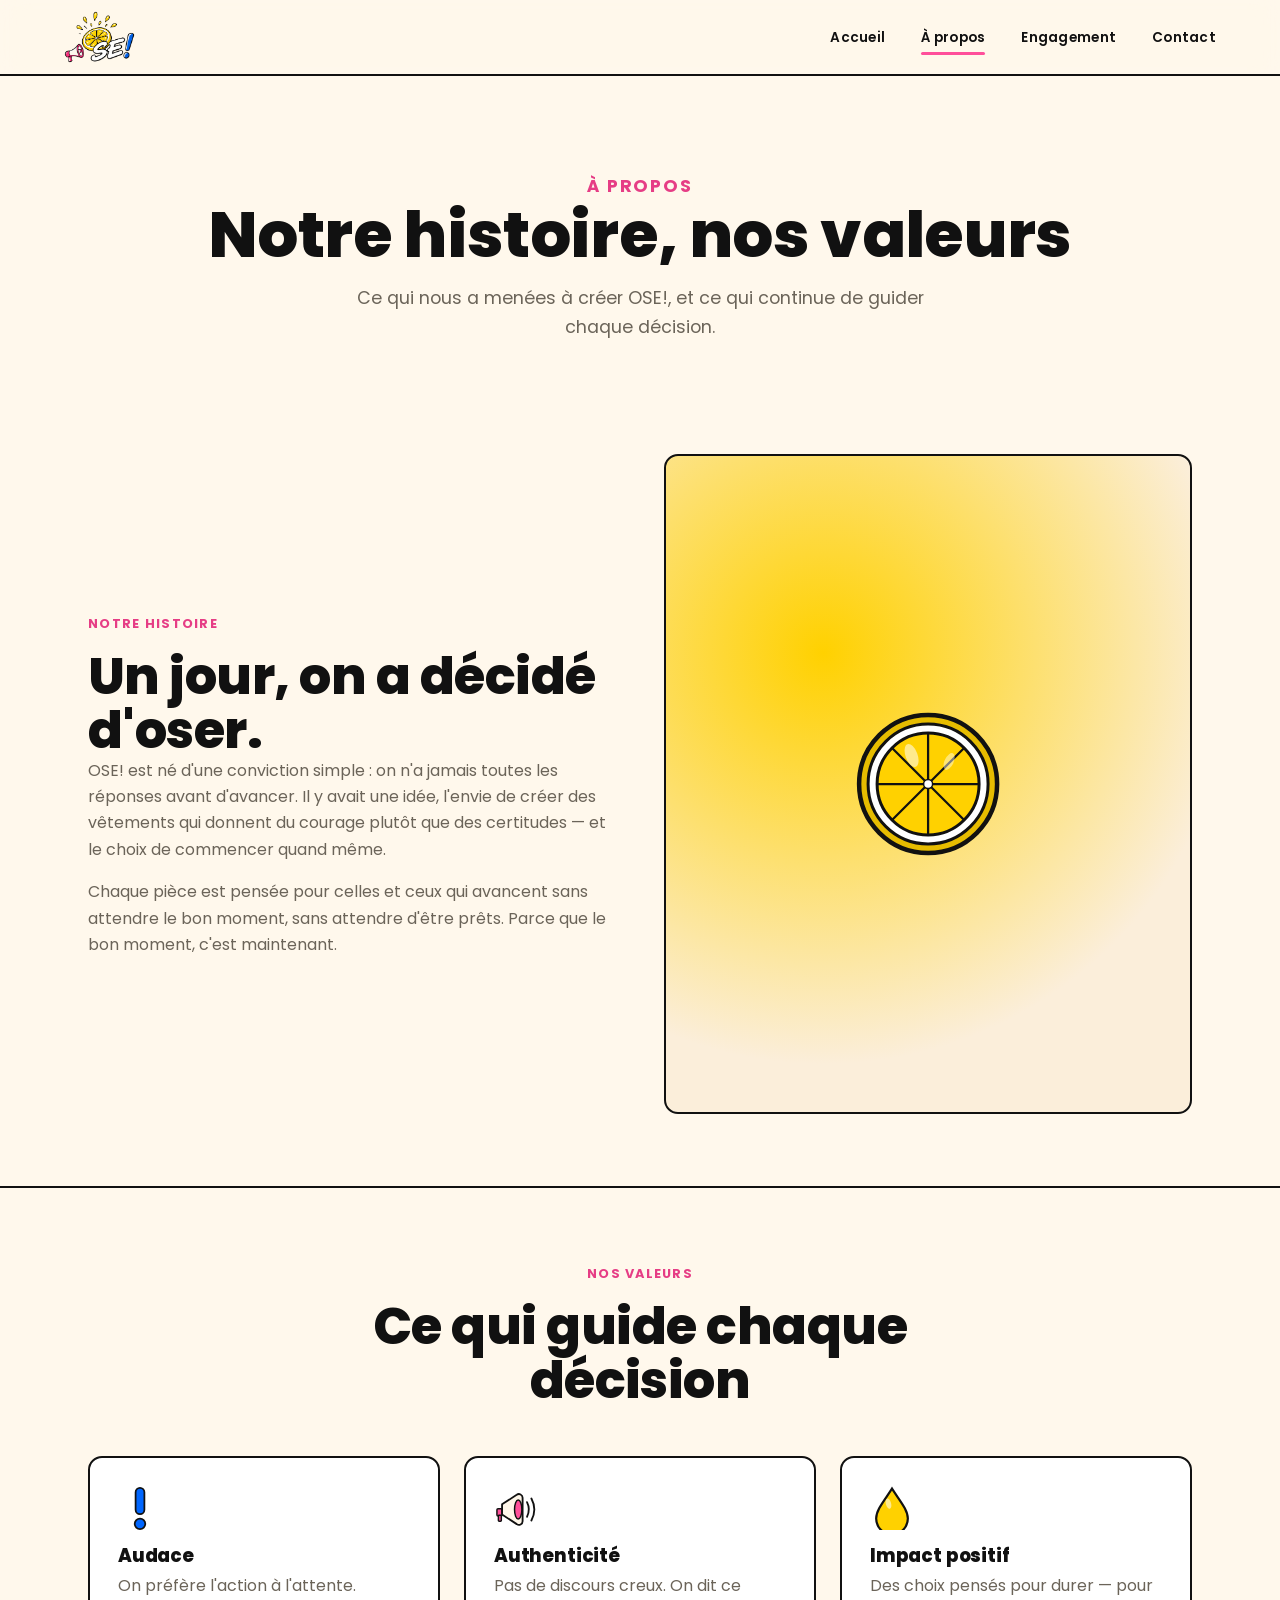
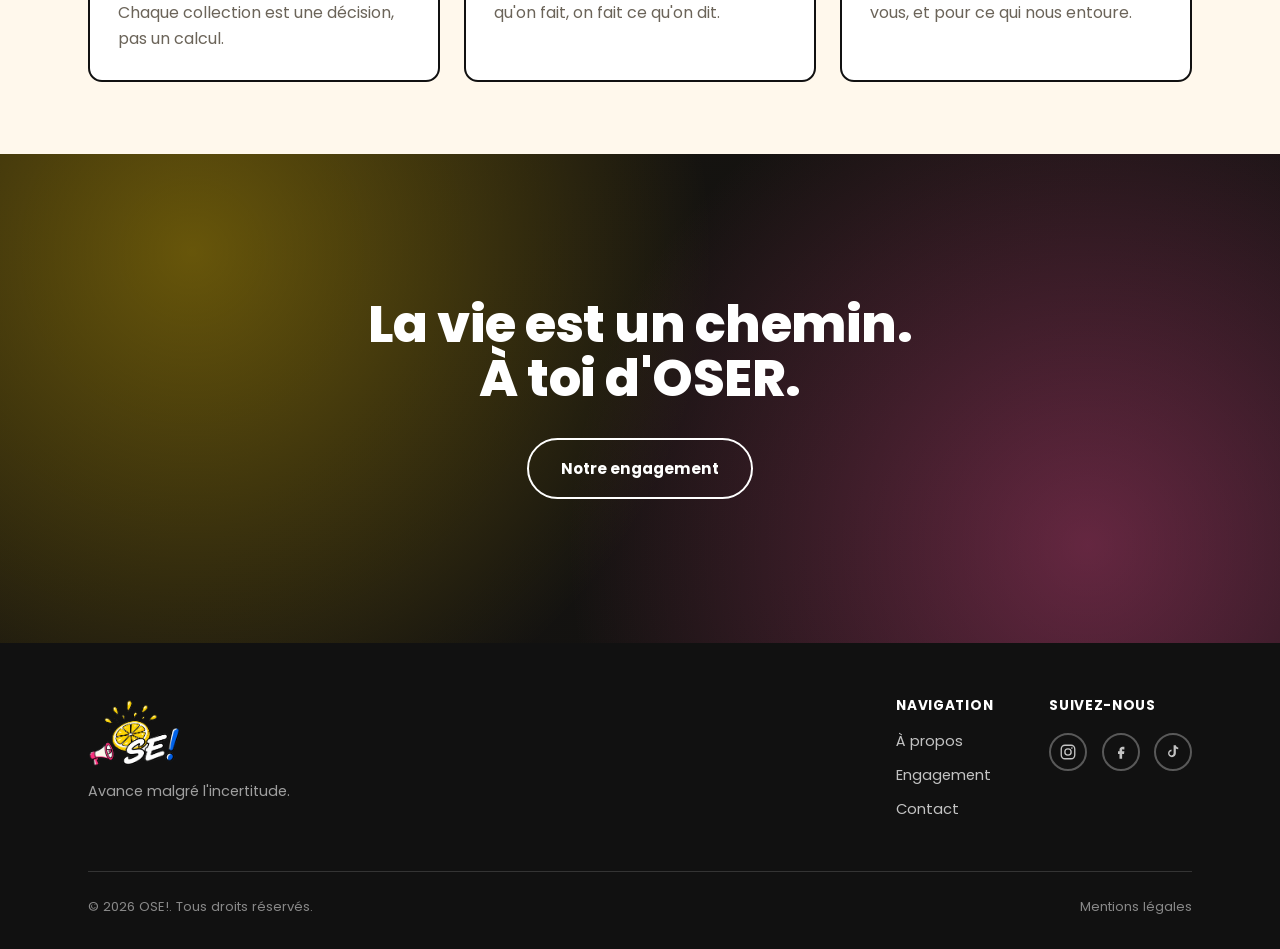
==== a-propos/index.html @ 5e7e6ba7 "Refonte complète : site vitrine OSE! (identité citron/rose/jaune/bleu) Remplace le site "OSE Clothin" ====
<!DOCTYPE html>
<html lang="fr">
<head>
<meta charset="UTF-8" />
<meta name="viewport" content="width=device-width, initial-scale=1.0" />
<title>À propos — OSE!</title>
<meta name="description" content="Notre histoire et nos valeurs : pourquoi OSE! existe, et ce qui guide chacune de nos décisions." />
<meta property="og:type" content="website" />
<meta property="og:url" content="https://ose-clothing.fr/a-propos/" />
<meta property="og:title" content="À propos — OSE!" />
<meta property="og:description" content="Notre histoire et nos valeurs : pourquoi OSE! existe, et ce qui guide chacune de nos décisions." />
<meta property="og:image" content="https://ose-clothing.fr/assets/img/og-image.jpg" />
<meta name="twitter:card" content="summary_large_image" />
<link rel="canonical" href="https://ose-clothing.fr/a-propos/" />
<link rel="icon" type="image/svg+xml" href="/favicon.svg" />
<link rel="icon" type="image/png" sizes="32x32" href="/favicon-32.png" />
<link rel="apple-touch-icon" href="/apple-touch-icon.png" />
<link rel="stylesheet" href="/style.css" />
</head>
<body>

<header id="navbar">
  <a href="/" class="logo-lockup" aria-label="OSE! — accueil">
    <picture>
      <source srcset="/assets/img/logo.webp" type="image/webp" />
      <img src="/assets/img/logo.png" alt="OSE!" class="logo-img" width="900" height="661" />
    </picture>
  </a>
  <nav>
    <ul class="nav-links" id="navLinks">
      <li><a href="/">Accueil</a></li>
      <li><a href="/a-propos/" class="active">À propos</a></li>
      <li><a href="/engagement/">Engagement</a></li>
      <li><a href="/contact/">Contact</a></li>
    </ul>
  </nav>
  <button class="nav-toggle" id="navToggle" aria-label="Menu">
    <span></span><span></span><span></span>
  </button>
</header>

<section class="page-hero">
  <div class="container">
    <p class="eyebrow center">À propos</p>
    <h1>Notre histoire, nos valeurs</h1>
    <p>Ce qui nous a menées à créer OSE!, et ce qui continue de guider chaque décision.</p>
  </div>
</section>

<section class="content-section">
  <div class="container content-grid">
    <div>
      <p class="eyebrow">Notre histoire</p>
      <h2>Un jour, on a décidé d'oser.</h2>
      <p>OSE! est né d'une conviction simple : on n'a jamais toutes les réponses avant d'avancer. Il y avait une idée, l'envie de créer des vêtements qui donnent du courage plutôt que des certitudes — et le choix de commencer quand même.</p>
      <p>Chaque pièce est pensée pour celles et ceux qui avancent sans attendre le bon moment, sans attendre d'être prêts. Parce que le bon moment, c'est maintenant.</p>
    </div>
    <div class="visual" aria-hidden="true">
      <svg><use href="/assets/icons.svg#icon-lemon"/></svg>
    </div>
  </div>
</section>

<section class="content-section">
  <div class="container">
    <div class="section-head">
      <p class="eyebrow center">Nos valeurs</p>
      <h2 class="center">Ce qui guide chaque décision</h2>
    </div>
    <div class="values-grid">
      <div class="value-card">
        <svg class="icon"><use href="/assets/icons.svg#icon-bang"/></svg>
        <h3>Audace</h3>
        <p>On préfère l'action à l'attente. Chaque collection est une décision, pas un calcul.</p>
      </div>
      <div class="value-card">
        <svg class="icon"><use href="/assets/icons.svg#icon-megaphone"/></svg>
        <h3>Authenticité</h3>
        <p>Pas de discours creux. On dit ce qu'on fait, on fait ce qu'on dit.</p>
      </div>
      <div class="value-card">
        <svg class="icon"><use href="/assets/icons.svg#icon-drop"/></svg>
        <h3>Impact positif</h3>
        <p>Des choix pensés pour durer — pour vous, et pour ce qui nous entoure.</p>
      </div>
    </div>
  </div>
</section>

<section class="engagement-block">
  <div class="container">
    <h2>La vie est un chemin.<br>À toi d'OSER.</h2>
    <a href="/engagement/" class="btn btn-outline" style="border-color:#fff; color:#fff;">Notre engagement</a>
  </div>
</section>

<footer class="footer">
  <div class="container">
    <div class="footer-top">
      <div>
        <a href="/" class="logo-lockup">
          <picture>
            <source srcset="/assets/img/logo.webp" type="image/webp" />
            <img src="/assets/img/logo.png" alt="OSE!" class="logo-img logo-img-footer" width="900" height="661" />
          </picture>
        </a>
        <p class="footer-baseline">Avance malgré l'incertitude.</p>
      </div>
      <div class="footer-cols">
        <div class="footer-col">
          <h4>Navigation</h4>
          <ul>
            <li><a href="/a-propos/">À propos</a></li>
            <li><a href="/engagement/">Engagement</a></li>
            <li><a href="/contact/">Contact</a></li>
          </ul>
        </div>
        <div class="footer-col">
          <h4>Suivez-nous</h4>
          <div class="footer-social">
            <a href="https://instagram.com/" aria-label="Instagram" target="_blank" rel="noopener"><svg><use href="/assets/icons.svg#icon-instagram"/></svg></a>
            <a href="https://facebook.com/" aria-label="Facebook" target="_blank" rel="noopener"><svg><use href="/assets/icons.svg#icon-facebook"/></svg></a>
            <a href="https://tiktok.com/" aria-label="TikTok" target="_blank" rel="noopener"><svg><use href="/assets/icons.svg#icon-tiktok"/></svg></a>
          </div>
        </div>
      </div>
    </div>
    <div class="footer-bottom">
      <span>© <span id="year"></span> OSE!. Tous droits réservés.</span>
      <a href="/mentions-legales/">Mentions légales</a>
    </div>
  </div>
</footer>

<script src="/script.js"></script>
</body>
</html>
---- style.css ----
/* ============================================================
   OSE — STYLES
   ============================================================ */

@import url('https://fonts.googleapis.com/css2?family=Poppins:wght@400;600;700;800&display=swap');

:root {
  --pink:        #FF4F9A;
  --pink-dark:   #E63D85;
  --yellow:      #FFD100;
  --yellow-dark: #E6BC00;
  --blue:        #0066FF;
  --blue-dark:   #0052CC;
  --black:       #111111;
  --cream:       #FFF8EC;
  --cream-alt:   #FBEEDA;
  --white:       #FFFFFF;
  --gray:        #6B6459;

  --font-display: 'Poppins', system-ui, sans-serif;
  --font-body:    'Poppins', system-ui, sans-serif;

  --nav-h: 76px;
  --radius: 14px;
  --radius-pill: 100px;
  --transition: .25s cubic-bezier(.4,0,.2,1);
}

*, *::before, *::after { box-sizing: border-box; margin: 0; padding: 0; }
html { scroll-behavior: smooth; font-size: 16px; }
body {
  font-family: var(--font-body);
  font-weight: 400;
  background: var(--cream);
  color: var(--black);
  line-height: 1.65;
  overflow-x: hidden;
}
img, svg { max-width: 100%; height: auto; display: block; }
a { color: inherit; text-decoration: none; }
ul { list-style: none; }
button { font-family: inherit; }

.container {
  max-width: 1200px;
  margin: 0 auto;
  padding: 0 clamp(1.25rem, 5vw, 3rem);
}

h1, h2, h3, h4 {
  font-family: var(--font-display);
  font-weight: 800;
  line-height: 1.05;
  letter-spacing: -.01em;
}
h1 { font-size: clamp(3rem, 9vw, 6.5rem); }
h2 { font-size: clamp(2rem, 4.5vw, 3.2rem); }
h3 { font-size: clamp(1.3rem, 2.5vw, 1.7rem); }
p  { color: var(--gray); }
p.lead { font-size: 1.15rem; color: var(--black); max-width: 46ch; }
.muted { color: var(--gray); font-size: .9rem; }

.eyebrow {
  display: inline-flex;
  align-items: center;
  gap: .4rem;
  font-size: .8rem;
  font-weight: 700;
  letter-spacing: .1em;
  text-transform: uppercase;
  color: var(--pink-dark);
  margin-bottom: 1rem;
}
.center { text-align: center; }
h2.center { margin: 0 auto 1rem; }
.section-head { text-align: center; max-width: 620px; margin: 0 auto 3rem; }

/* ── Buttons ── */
.btn {
  display: inline-flex;
  align-items: center;
  gap: .55rem;
  padding: 1rem 2rem;
  border-radius: var(--radius-pill);
  font-family: var(--font-display);
  font-size: .95rem;
  font-weight: 700;
  cursor: pointer;
  border: 2px solid transparent;
  transition: transform var(--transition), background var(--transition), box-shadow var(--transition);
  white-space: nowrap;
}
.btn-primary { background: var(--black); color: var(--white); }
.btn-primary:hover { transform: translateY(-2px); box-shadow: 0 10px 24px rgba(17,17,17,.25); }
.btn-outline { color: var(--black); border-color: var(--black); background: transparent; }
.btn-outline:hover { background: var(--black); color: var(--white); }
.btn-pink { background: var(--pink); color: var(--white); }
.btn-pink:hover { background: var(--pink-dark); transform: translateY(-2px); }

/* ── NAVBAR ── */
#navbar {
  position: sticky; top: 0; left: 0; right: 0; height: var(--nav-h);
  display: flex; align-items: center; justify-content: space-between;
  padding: 0 5%; z-index: 1000;
  background: rgba(255,248,236,.88);
  backdrop-filter: blur(14px) saturate(160%);
  -webkit-backdrop-filter: blur(14px) saturate(160%);
  border-bottom: 2px solid var(--black);
}
.logo-lockup { display: flex; align-items: center; }
.logo-img { height: 52px; width: auto; }
.logo-img-footer { height: 68px; }
@media (max-width: 480px) {
  .logo-img { height: 42px; }
}

.nav-links { display: flex; gap: 2.25rem; }
.nav-links a {
  font-size: .85rem; font-weight: 600; letter-spacing: .02em;
  position: relative; padding: .25rem 0;
}
.nav-links a::after {
  content: ''; position: absolute; bottom: -4px; left: 0; width: 0; height: 3px;
  background: var(--pink); border-radius: 2px; transition: width var(--transition);
}
.nav-links a:hover::after,
.nav-links a.active::after { width: 100%; }

.nav-toggle {
  display: none; flex-direction: column; gap: 5px; background: none; border: none; cursor: pointer; padding: 8px;
}
.nav-toggle span { display: block; width: 24px; height: 3px; border-radius: 2px; background: var(--black); }

@media (max-width: 820px) {
  .nav-links {
    display: none; position: fixed; top: var(--nav-h); left: 0; right: 0;
    flex-direction: column; gap: 0; background: var(--cream);
    border-bottom: 2px solid var(--black); padding: .5rem 0;
  }
  .nav-links.open { display: flex; }
  .nav-links a { display: block; padding: 1rem 6%; }
  .nav-toggle { display: flex; }
}

/* ── HERO ── */
.hero {
  background: var(--cream);
  padding: clamp(3rem, 8vw, 6rem) 0 clamp(2rem, 6vw, 4rem);
  position: relative;
  overflow: hidden;
}
.hero .container {
  display: grid; grid-template-columns: 1.1fr 1fr; gap: 2rem; align-items: center;
}
.hero-content { position: relative; z-index: 2; }
.hero h1 { margin-bottom: 1rem; }
.hero h1 .dot { color: var(--pink); }
.hero .lead { margin-bottom: 2.25rem; font-size: 1.2rem; }
.hero-visual {
  position: relative; display: flex; align-items: center; justify-content: center;
  min-height: 320px;
}
.hero-visual .lemon-hero { width: min(360px, 80%); position: relative; z-index: 2; }
.hero-visual .drop {
  position: absolute; z-index: 1;
}
@media (max-width: 900px) {
  .hero .container { grid-template-columns: 1fr; text-align: center; }
  .hero .lead { margin-left: auto; margin-right: auto; }
  .hero-visual { order: -1; min-height: 240px; }
}

/* ── COLLECTIONS PREVIEW ── */
.collections { padding: clamp(4rem, 8vw, 6.5rem) 0; background: var(--white); border-top: 2px solid var(--black); border-bottom: 2px solid var(--black); }
.product-grid {
  display: grid; grid-template-columns: repeat(3, 1fr); gap: 1.75rem; margin-bottom: 2.5rem;
}
.product-card {
  background: var(--cream);
  border: 2px solid var(--black);
  border-radius: var(--radius);
  padding: 2rem 1.5rem 1.5rem;
  text-align: center;
  transition: transform var(--transition);
}
.product-card:hover { transform: translateY(-6px); }
.product-card .product-icon { width: 96px; height: 96px; margin: 0 auto 1.25rem; }
.product-card h3 { margin-bottom: .35rem; }
.product-card .tag {
  display: inline-block; margin-top: .75rem;
  font-size: .75rem; font-weight: 700; letter-spacing: .06em; text-transform: uppercase;
  color: var(--blue); background: rgba(0,102,255,.1); padding: .3rem .7rem; border-radius: var(--radius-pill);
}
@media (max-width: 760px) {
  .product-grid { grid-template-columns: 1fr; }
}
.collections-cta { text-align: center; }

/* ── EMAIL CAPTURE ── */
.waitlist { padding: clamp(3rem, 7vw, 5rem) 0; background: var(--cream-alt); }
.waitlist-box {
  max-width: 620px; margin: 0 auto; text-align: center;
  background: var(--white); border: 2px solid var(--black); border-radius: var(--radius);
  padding: clamp(2rem, 5vw, 3rem);
}
.waitlist-box .megaphone-icon { width: 52px; height: 52px; margin: 0 auto 1rem; }
.waitlist-box h3 { margin-bottom: .5rem; }
.waitlist-box p { margin-bottom: 1.75rem; }
.waitlist-form {
  display: flex; gap: .75rem; flex-wrap: wrap; justify-content: center;
}
.waitlist-form input[type="email"] {
  flex: 1; min-width: 220px; padding: 1rem 1.25rem; border-radius: var(--radius-pill);
  border: 2px solid var(--black); font-family: inherit; font-size: .95rem; background: var(--cream);
}
.waitlist-form input[type="email"]:focus { outline: 3px solid var(--blue); outline-offset: 2px; }
.form-note { margin-top: 1rem; font-size: .88rem; font-weight: 600; color: var(--pink-dark); min-height: 1.2em; }
.form-hp { position: absolute; left: -9999px; width: 1px; height: 1px; overflow: hidden; }

/* ── ENGAGEMENT / STORY BLOCK ── */
.engagement-block {
  position: relative;
  padding: clamp(5rem, 12vw, 9rem) 0;
  background:
    radial-gradient(circle at 15% 20%, rgba(255,209,0,.35), transparent 45%),
    radial-gradient(circle at 85% 80%, rgba(255,79,154,.35), transparent 45%),
    linear-gradient(135deg, #17140F, var(--black));
  color: var(--white);
  text-align: center;
  overflow: hidden;
}
.engagement-block .container { position: relative; z-index: 2; max-width: 720px; }
.engagement-block h2 { color: var(--white); margin-bottom: 2rem; }
.engagement-block .exclaim { color: var(--blue); }

/* ── GENERIC PAGE HERO (sous-pages) ── */
.page-hero { padding: clamp(3rem, 7vw, 5rem) 0 2.5rem; background: var(--cream); text-align: center; }
.page-hero h1 { font-size: clamp(2.4rem, 6vw, 4rem); }
.page-hero p { max-width: 56ch; margin: 1rem auto 0; font-size: 1.1rem; }

.content-section { padding: clamp(2.5rem, 6vw, 4.5rem) 0; }
.content-section + .content-section { border-top: 2px solid var(--black); }
.content-grid { display: grid; grid-template-columns: 1fr 1fr; gap: 3rem; align-items: center; }
.content-grid .visual {
  aspect-ratio: 4/5; border-radius: var(--radius); border: 2px solid var(--black);
  background: radial-gradient(circle at 30% 30%, var(--yellow), var(--cream-alt) 70%);
  display: flex; align-items: center; justify-content: center;
}
.content-grid .visual svg { width: 55%; }
.content-section p + p { margin-top: 1rem; }
@media (max-width: 820px) {
  .content-grid { grid-template-columns: 1fr; }
}

.values-grid { display: grid; grid-template-columns: repeat(3, 1fr); gap: 1.5rem; margin-top: 2.5rem; }
.value-card { border: 2px solid var(--black); border-radius: var(--radius); padding: 1.75rem; background: var(--white); }
.value-card .icon { width: 44px; height: 44px; margin-bottom: 1rem; }
.value-card h3 { margin-bottom: .5rem; font-size: 1.15rem; }
@media (max-width: 760px) { .values-grid { grid-template-columns: 1fr; } }

/* ── CONTACT FORM ── */
.contact-form { max-width: 560px; margin: 0 auto; display: flex; flex-direction: column; gap: 1.1rem; }
.field label { display: block; font-weight: 600; font-size: .9rem; margin-bottom: .4rem; }
.field input, .field textarea {
  width: 100%; padding: .85rem 1.1rem; border-radius: 10px; border: 2px solid var(--black);
  font-family: inherit; font-size: .95rem; background: var(--white);
}
.field textarea { resize: vertical; min-height: 130px; }
.field input:focus, .field textarea:focus { outline: 3px solid var(--blue); outline-offset: 1px; }
.contact-form .btn { align-self: flex-start; }
.contact-alt { margin-top: 2.5rem; text-align: center; }
.contact-alt a { font-weight: 700; color: var(--blue); }

/* ── FOOTER ── */
.footer { background: var(--black); color: rgba(255,255,255,.75); padding: 3.5rem 0 2rem; }
.footer-top { display: flex; flex-wrap: wrap; justify-content: space-between; gap: 2.5rem; margin-bottom: 2.5rem; }
.footer-baseline { margin-top: .8rem; font-size: .9rem; color: rgba(255,255,255,.6); max-width: 26ch; }
.footer-cols { display: flex; gap: 3.5rem; flex-wrap: wrap; }
.footer-col h4 { font-family: var(--font-body); font-weight: 700; font-size: .85rem; letter-spacing: .05em; text-transform: uppercase; color: var(--white); margin-bottom: 1rem; }
.footer-col ul li { margin-bottom: .6rem; font-size: .92rem; }
.footer-col ul a:hover { color: var(--yellow); }
.footer-social { display: flex; gap: .9rem; margin-top: 1.25rem; }
.footer-social a {
  width: 38px; height: 38px; border-radius: 50%; border: 2px solid rgba(255,255,255,.3);
  display: flex; align-items: center; justify-content: center; transition: border-color var(--transition), background var(--transition);
}
.footer-social a:hover { border-color: var(--pink); background: rgba(255,79,154,.15); }
.footer-social svg { width: 18px; height: 18px; }
.footer-bottom {
  display: flex; flex-wrap: wrap; gap: 1rem; justify-content: space-between; align-items: center;
  border-top: 1px solid rgba(255,255,255,.15); padding-top: 1.5rem; font-size: .82rem; color: rgba(255,255,255,.5);
}
.footer-bottom a:hover { color: var(--white); }
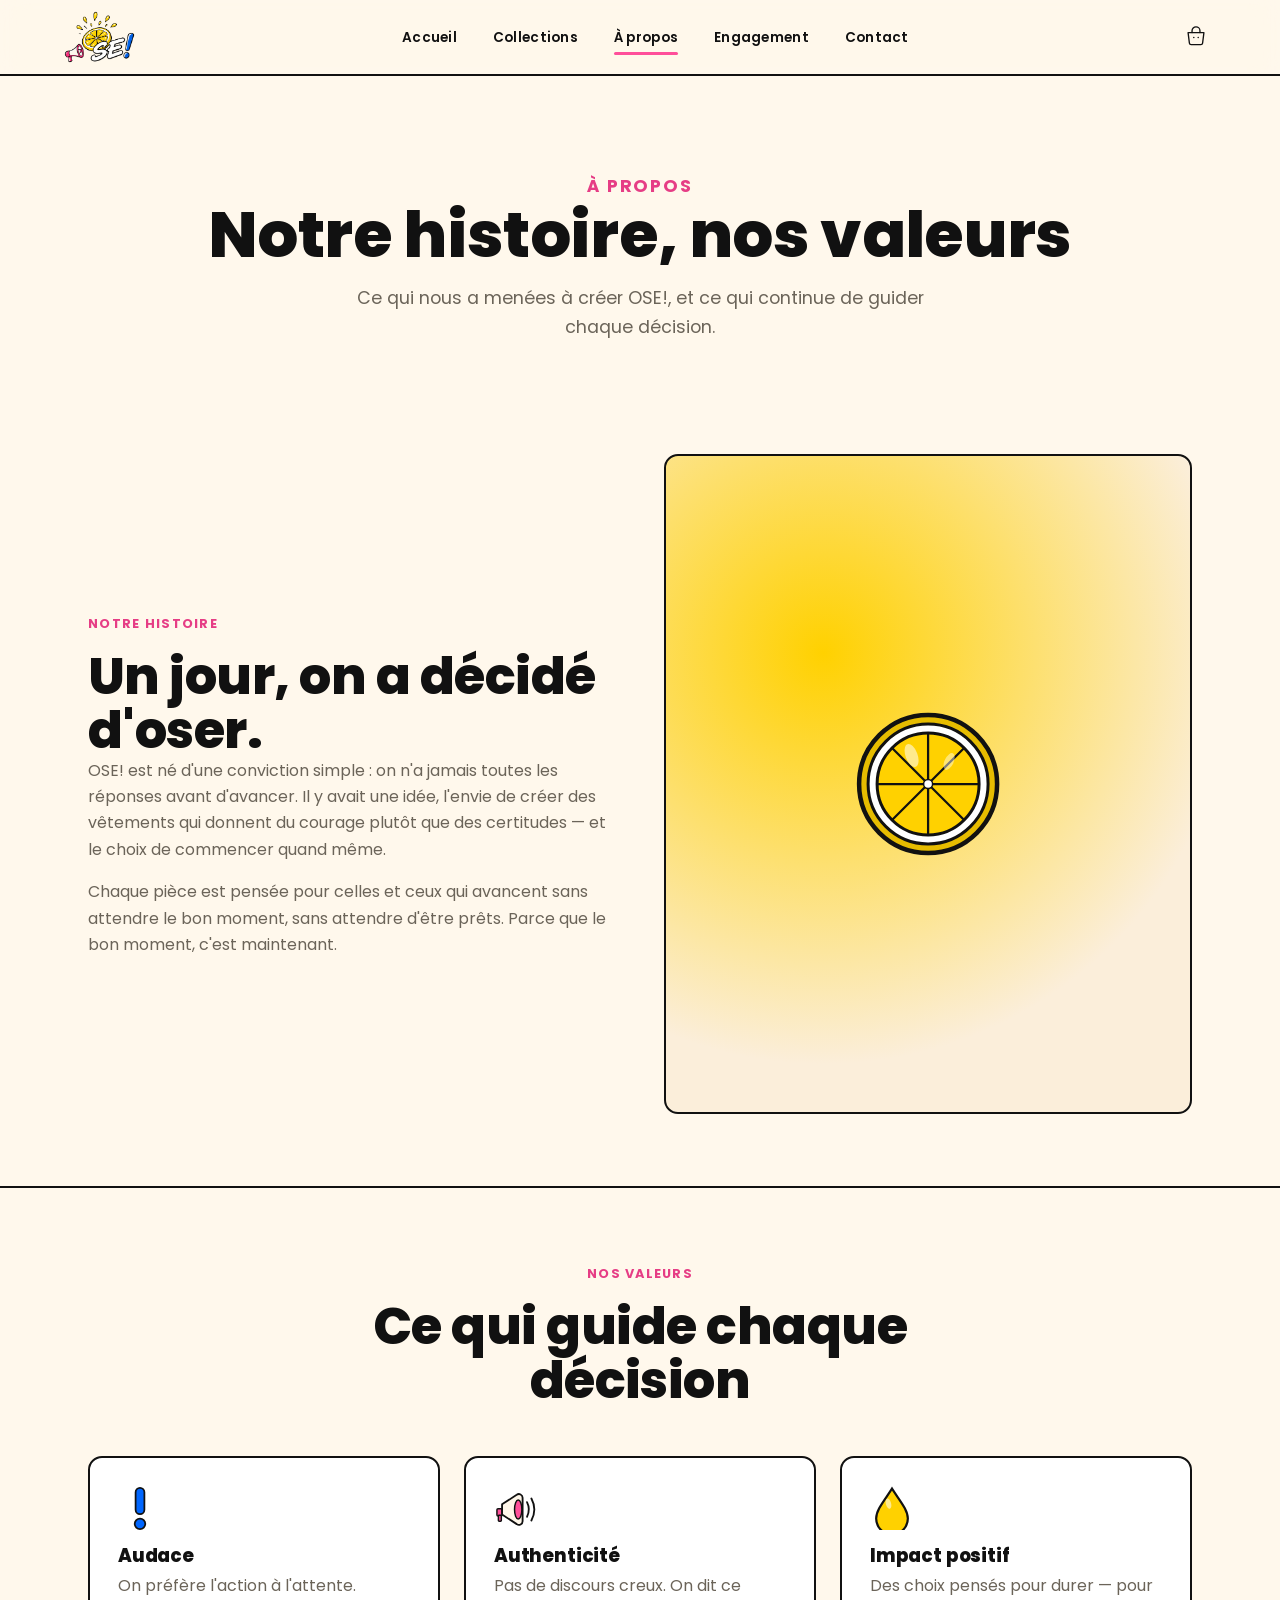
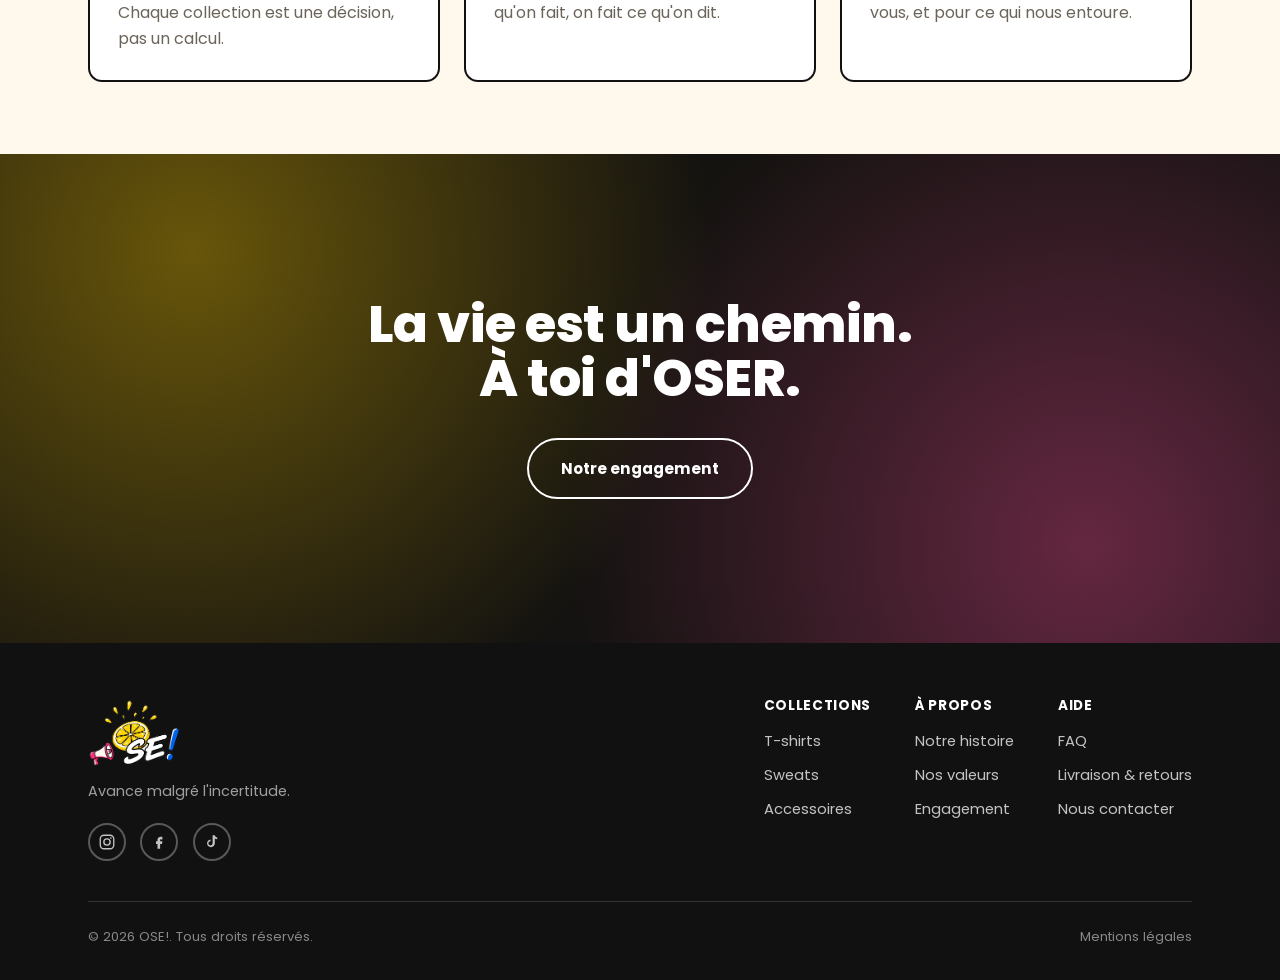
==== commit 2d0b160d: "Restaure la structure du brief initial (header Collections+panier, footer 3 colonnes) Garde la chart" ====
--- a/a-propos/index.html
+++ b/a-propos/index.html
@@ -12,7 +12,6 @@
 <meta property="og:image" content="https://ose-clothing.fr/assets/img/og-image.jpg" />
 <meta name="twitter:card" content="summary_large_image" />
 <link rel="canonical" href="https://ose-clothing.fr/a-propos/" />
-<link rel="icon" type="image/svg+xml" href="/favicon.svg" />
 <link rel="icon" type="image/png" sizes="32x32" href="/favicon-32.png" />
 <link rel="apple-touch-icon" href="/apple-touch-icon.png" />
 <link rel="stylesheet" href="/style.css" />
@@ -29,14 +28,20 @@
   <nav>
     <ul class="nav-links" id="navLinks">
       <li><a href="/">Accueil</a></li>
+      <li><a href="/#liste-attente">Collections</a></li>
       <li><a href="/a-propos/" class="active">À propos</a></li>
       <li><a href="/engagement/">Engagement</a></li>
       <li><a href="/contact/">Contact</a></li>
     </ul>
   </nav>
-  <button class="nav-toggle" id="navToggle" aria-label="Menu">
-    <span></span><span></span><span></span>
-  </button>
+  <div class="nav-actions">
+    <a href="/#liste-attente" class="cart-btn" aria-label="Panier — boutique bientôt disponible">
+      <svg><use href="/assets/icons.svg#icon-cart"/></svg>
+    </a>
+    <button class="nav-toggle" id="navToggle" aria-label="Menu">
+      <span></span><span></span><span></span>
+    </button>
+  </div>
 </header>
 
 <section class="page-hero">
@@ -47,7 +52,7 @@
   </div>
 </section>
 
-<section class="content-section">
+<section class="content-section" id="histoire">
   <div class="container content-grid">
     <div>
       <p class="eyebrow">Notre histoire</p>
@@ -61,7 +66,7 @@
   </div>
 </section>
 
-<section class="content-section">
+<section class="content-section" id="valeurs">
   <div class="container">
     <div class="section-head">
       <p class="eyebrow center">Nos valeurs</p>
@@ -105,23 +110,36 @@
           </picture>
         </a>
         <p class="footer-baseline">Avance malgré l'incertitude.</p>
+        <div class="footer-social">
+          <a href="https://instagram.com/" aria-label="Instagram" target="_blank" rel="noopener"><svg><use href="/assets/icons.svg#icon-instagram"/></svg></a>
+          <a href="https://facebook.com/" aria-label="Facebook" target="_blank" rel="noopener"><svg><use href="/assets/icons.svg#icon-facebook"/></svg></a>
+          <a href="https://tiktok.com/" aria-label="TikTok" target="_blank" rel="noopener"><svg><use href="/assets/icons.svg#icon-tiktok"/></svg></a>
+        </div>
       </div>
       <div class="footer-cols">
         <div class="footer-col">
-          <h4>Navigation</h4>
+          <h4>Collections</h4>
           <ul>
-            <li><a href="/a-propos/">À propos</a></li>
-            <li><a href="/engagement/">Engagement</a></li>
-            <li><a href="/contact/">Contact</a></li>
+            <li><a href="/#liste-attente">T-shirts</a></li>
+            <li><a href="/#liste-attente">Sweats</a></li>
+            <li><a href="/#liste-attente">Accessoires</a></li>
           </ul>
         </div>
         <div class="footer-col">
-          <h4>Suivez-nous</h4>
-          <div class="footer-social">
-            <a href="https://instagram.com/" aria-label="Instagram" target="_blank" rel="noopener"><svg><use href="/assets/icons.svg#icon-instagram"/></svg></a>
-            <a href="https://facebook.com/" aria-label="Facebook" target="_blank" rel="noopener"><svg><use href="/assets/icons.svg#icon-facebook"/></svg></a>
-            <a href="https://tiktok.com/" aria-label="TikTok" target="_blank" rel="noopener"><svg><use href="/assets/icons.svg#icon-tiktok"/></svg></a>
-          </div>
+          <h4>À propos</h4>
+          <ul>
+            <li><a href="/a-propos/#histoire">Notre histoire</a></li>
+            <li><a href="/a-propos/#valeurs">Nos valeurs</a></li>
+            <li><a href="/engagement/">Engagement</a></li>
+          </ul>
+        </div>
+        <div class="footer-col">
+          <h4>Aide</h4>
+          <ul>
+            <li><a href="/faq/">FAQ</a></li>
+            <li><a href="/livraison-retours/">Livraison &amp; retours</a></li>
+            <li><a href="/contact/">Nous contacter</a></li>
+          </ul>
         </div>
       </div>
     </div>
--- a/style.css
+++ b/style.css
@@ -126,6 +126,15 @@
 .nav-links a:hover::after,
 .nav-links a.active::after { width: 100%; }
 
+.nav-actions { display: flex; align-items: center; gap: 1.1rem; }
+.cart-btn {
+  display: flex; align-items: center; justify-content: center;
+  width: 40px; height: 40px; border-radius: 50%;
+  transition: background var(--transition), transform var(--transition);
+}
+.cart-btn svg { width: 22px; height: 22px; }
+.cart-btn:hover { background: rgba(17,17,17,.06); transform: translateY(-1px); }
+
 .nav-toggle {
   display: none; flex-direction: column; gap: 5px; background: none; border: none; cursor: pointer; padding: 8px;
 }
@@ -197,7 +206,7 @@
 .collections-cta { text-align: center; }
 
 /* ── EMAIL CAPTURE ── */
-.waitlist { padding: clamp(3rem, 7vw, 5rem) 0; background: var(--cream-alt); }
+.waitlist { padding: clamp(3rem, 7vw, 5rem) 0; background: var(--cream-alt); scroll-margin-top: var(--nav-h); }
 .waitlist-box {
   max-width: 620px; margin: 0 auto; text-align: center;
   background: var(--white); border: 2px solid var(--black); border-radius: var(--radius);
@@ -238,7 +247,7 @@
 .page-hero h1 { font-size: clamp(2.4rem, 6vw, 4rem); }
 .page-hero p { max-width: 56ch; margin: 1rem auto 0; font-size: 1.1rem; }
 
-.content-section { padding: clamp(2.5rem, 6vw, 4.5rem) 0; }
+.content-section { padding: clamp(2.5rem, 6vw, 4.5rem) 0; scroll-margin-top: var(--nav-h); }
 .content-section + .content-section { border-top: 2px solid var(--black); }
 .content-grid { display: grid; grid-template-columns: 1fr 1fr; gap: 3rem; align-items: center; }
 .content-grid .visual {
@@ -275,7 +284,7 @@
 .footer { background: var(--black); color: rgba(255,255,255,.75); padding: 3.5rem 0 2rem; }
 .footer-top { display: flex; flex-wrap: wrap; justify-content: space-between; gap: 2.5rem; margin-bottom: 2.5rem; }
 .footer-baseline { margin-top: .8rem; font-size: .9rem; color: rgba(255,255,255,.6); max-width: 26ch; }
-.footer-cols { display: flex; gap: 3.5rem; flex-wrap: wrap; }
+.footer-cols { display: flex; gap: 2.75rem; flex-wrap: wrap; }
 .footer-col h4 { font-family: var(--font-body); font-weight: 700; font-size: .85rem; letter-spacing: .05em; text-transform: uppercase; color: var(--white); margin-bottom: 1rem; }
 .footer-col ul li { margin-bottom: .6rem; font-size: .92rem; }
 .footer-col ul a:hover { color: var(--yellow); }
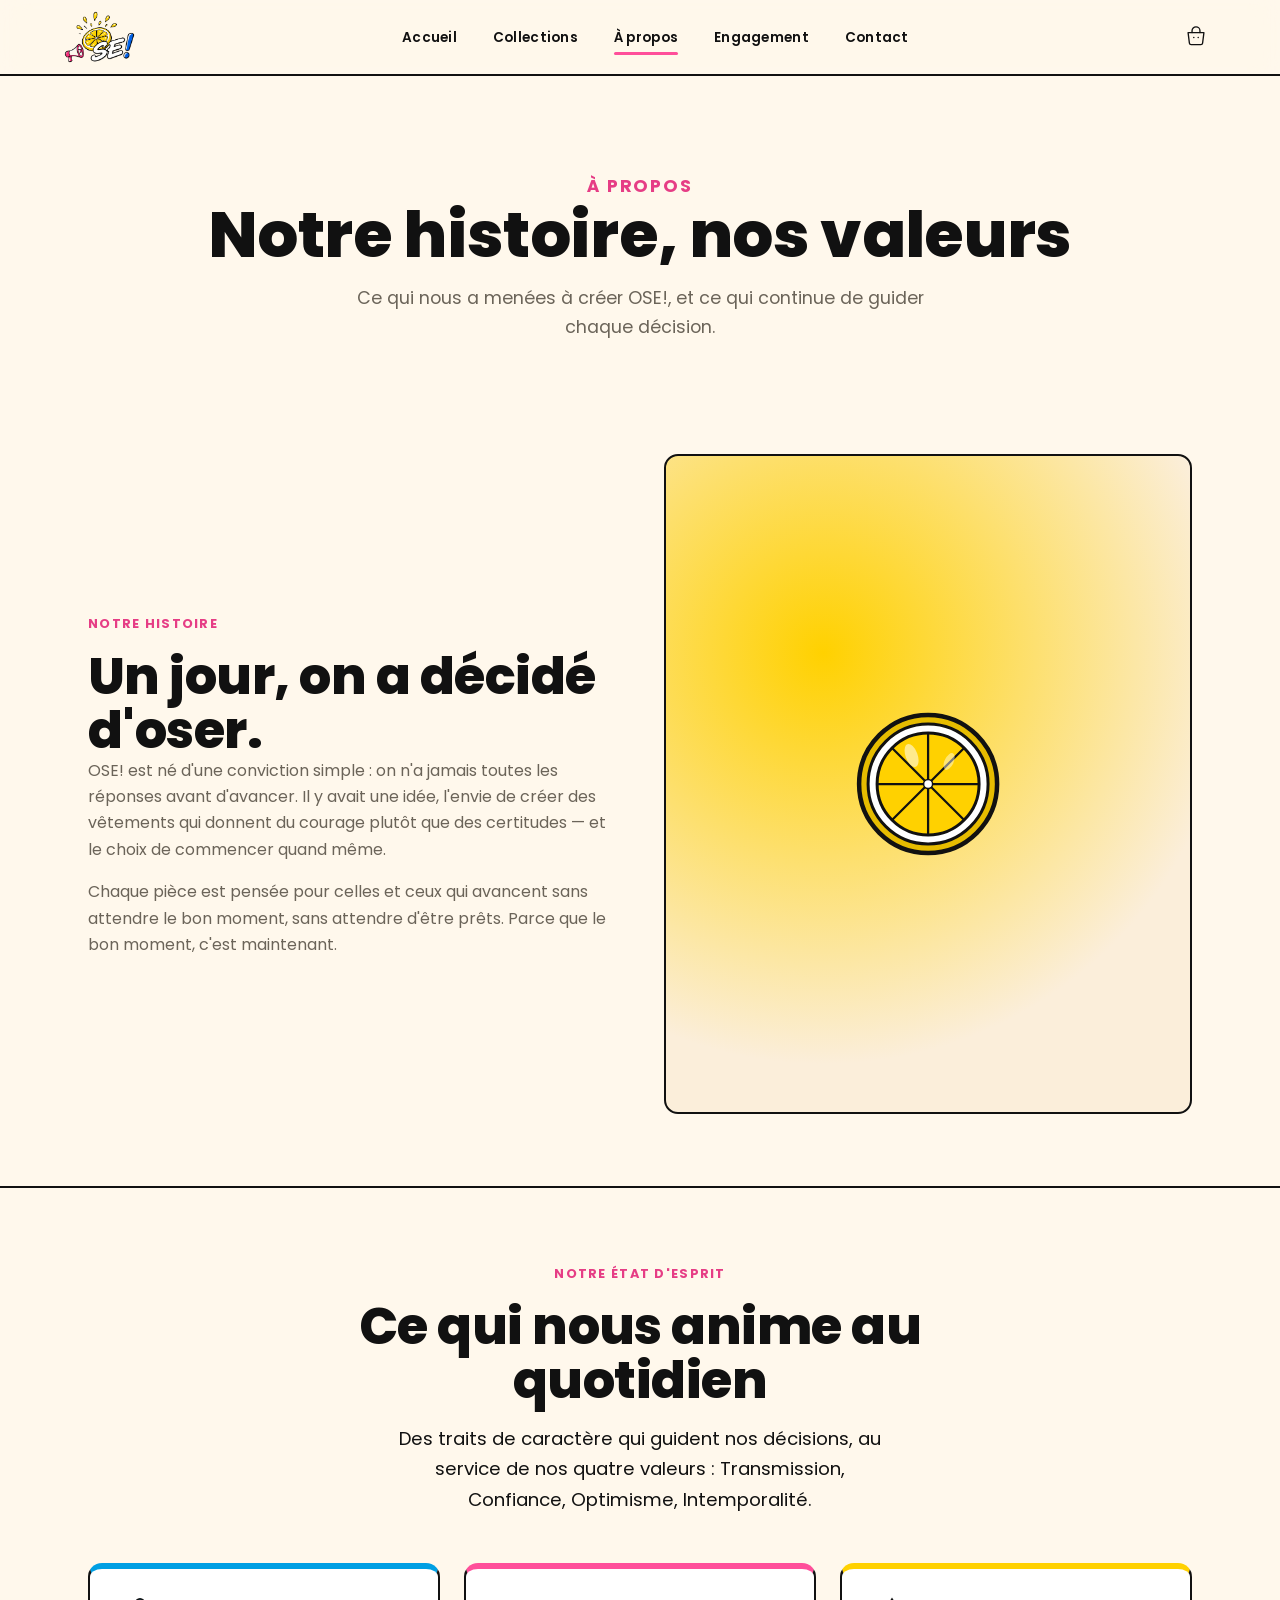
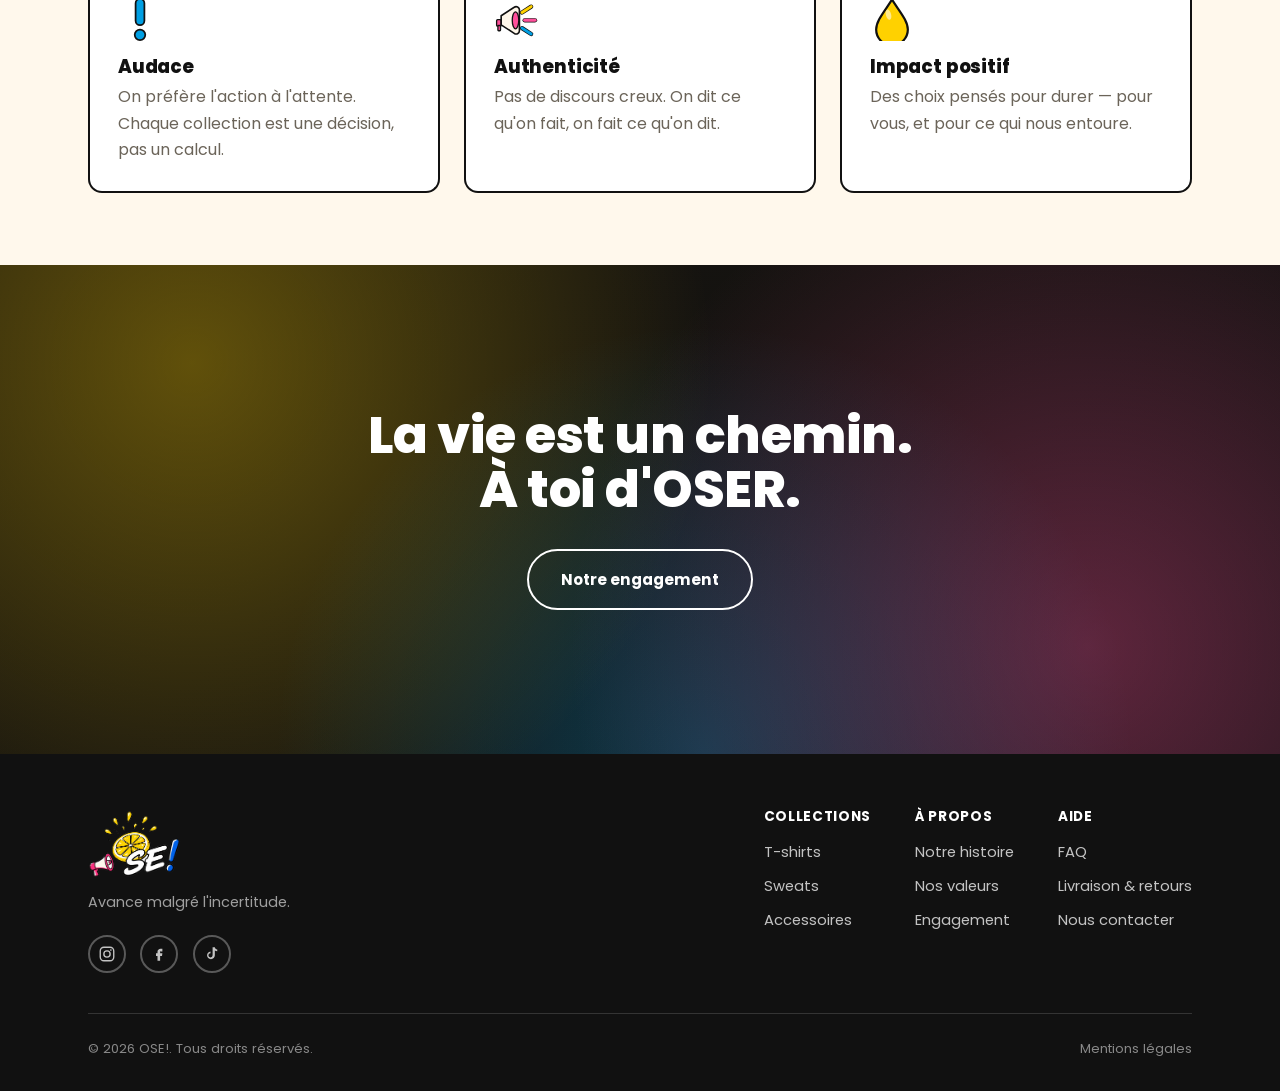
==== commit 7faa986f: "V2 direction artistique : système graphique OSE officiel + mouvement Aligne le site sur la planche D" ====
--- a/a-propos/index.html
+++ b/a-propos/index.html
@@ -28,14 +28,14 @@
   <nav>
     <ul class="nav-links" id="navLinks">
       <li><a href="/">Accueil</a></li>
-      <li><a href="/#liste-attente">Collections</a></li>
+      <li><a href="/#collections">Collections</a></li>
       <li><a href="/a-propos/" class="active">À propos</a></li>
       <li><a href="/engagement/">Engagement</a></li>
       <li><a href="/contact/">Contact</a></li>
     </ul>
   </nav>
   <div class="nav-actions">
-    <a href="/#liste-attente" class="cart-btn" aria-label="Panier — boutique bientôt disponible">
+    <a href="/#achat" class="cart-btn" aria-label="Voir la boutique">
       <svg><use href="/assets/icons.svg#icon-cart"/></svg>
     </a>
     <button class="nav-toggle" id="navToggle" aria-label="Menu">
@@ -69,21 +69,22 @@
 <section class="content-section" id="valeurs">
   <div class="container">
     <div class="section-head">
-      <p class="eyebrow center">Nos valeurs</p>
-      <h2 class="center">Ce qui guide chaque décision</h2>
+      <p class="eyebrow center">Notre état d'esprit</p>
+      <h2 class="center">Ce qui nous anime au quotidien</h2>
+      <p class="lead center" style="margin: 0 auto;">Des traits de caractère qui guident nos décisions, au service de nos quatre valeurs : Transmission, Confiance, Optimisme, Intemporalité.</p>
     </div>
     <div class="values-grid">
-      <div class="value-card">
+      <div class="value-card value-blue">
         <svg class="icon"><use href="/assets/icons.svg#icon-bang"/></svg>
         <h3>Audace</h3>
         <p>On préfère l'action à l'attente. Chaque collection est une décision, pas un calcul.</p>
       </div>
-      <div class="value-card">
+      <div class="value-card value-pink">
         <svg class="icon"><use href="/assets/icons.svg#icon-megaphone"/></svg>
         <h3>Authenticité</h3>
         <p>Pas de discours creux. On dit ce qu'on fait, on fait ce qu'on dit.</p>
       </div>
-      <div class="value-card">
+      <div class="value-card value-yellow">
         <svg class="icon"><use href="/assets/icons.svg#icon-drop"/></svg>
         <h3>Impact positif</h3>
         <p>Des choix pensés pour durer — pour vous, et pour ce qui nous entoure.</p>
@@ -120,9 +121,9 @@
         <div class="footer-col">
           <h4>Collections</h4>
           <ul>
-            <li><a href="/#liste-attente">T-shirts</a></li>
-            <li><a href="/#liste-attente">Sweats</a></li>
-            <li><a href="/#liste-attente">Accessoires</a></li>
+            <li><a href="/#collections">T-shirts</a></li>
+            <li><a href="/#collections">Sweats</a></li>
+            <li><a href="/#collections">Accessoires</a></li>
           </ul>
         </div>
         <div class="footer-col">
--- a/style.css
+++ b/style.css
@@ -11,6 +11,7 @@
   --yellow-dark: #E6BC00;
   --blue:        #0066FF;
   --blue-dark:   #0052CC;
+  --blue-ose:    #009FE3; /* bleu de référence planche DA — éléments graphiques OSE (point d'exclamation, ondes) */
   --black:       #111111;
   --cream:       #FFF8EC;
   --cream-alt:   #FBEEDA;
@@ -74,6 +75,37 @@
 .center { text-align: center; }
 h2.center { margin: 0 auto 1rem; }
 .section-head { text-align: center; max-width: 620px; margin: 0 auto 3rem; }
+
+/* ── SYSTÈME GRAPHIQUE OSE : traits de soulignement + accents ── */
+.rule {
+  display: block; width: 46px; height: 5px; border-radius: var(--radius-pill);
+  margin: .6rem 0 1.1rem;
+}
+.center .rule, .rule.center { margin-left: auto; margin-right: auto; }
+.rule-pink   { background: var(--pink); }
+.rule-yellow { background: var(--yellow); }
+.rule-blue   { background: var(--blue-ose); }
+.rule-black  { background: var(--black); }
+
+.dash {
+  position: absolute;
+  width: 34px; height: 9px;
+  pointer-events: none;
+}
+.dash-pink   { color: var(--pink); }
+.dash-yellow { color: var(--yellow); }
+.dash-blue   { color: var(--blue-ose); }
+
+.badge-row { display: flex; flex-wrap: wrap; gap: .5rem; margin-bottom: 1.25rem; }
+.badge {
+  display: inline-flex; align-items: center; gap: .4rem;
+  font-size: .72rem; font-weight: 700; letter-spacing: .06em; text-transform: uppercase;
+  padding: .4rem .85rem; border-radius: var(--radius-pill); border: 2px solid var(--black);
+  background: var(--white);
+}
+.badge-pink   { background: var(--pink); color: var(--white); border-color: var(--black); }
+.badge-yellow { background: var(--yellow); color: var(--black); border-color: var(--black); }
+.badge-blue   { background: var(--blue-ose); color: var(--white); border-color: var(--black); }
 
 /* ── Buttons ── */
 .btn {
@@ -159,28 +191,43 @@
   overflow: hidden;
 }
 .hero .container {
+  position: relative;
   display: grid; grid-template-columns: 1.1fr 1fr; gap: 2rem; align-items: center;
 }
-.hero-content { position: relative; z-index: 2; }
-.hero h1 { margin-bottom: 1rem; }
+.hero-content { position: relative; z-index: 3; }
+.hero h1 { margin-bottom: .25rem; }
 .hero h1 .dot { color: var(--pink); }
-.hero .lead { margin-bottom: 2.25rem; font-size: 1.2rem; }
+.hero .lead { margin-bottom: .5rem; font-size: 1.2rem; }
+.hero-actions { margin-top: 1.75rem; display: flex; gap: 1rem; flex-wrap: wrap; }
+
 .hero-visual {
-  position: relative; display: flex; align-items: center; justify-content: center;
-  min-height: 320px;
-}
-.hero-visual .lemon-hero { width: min(360px, 80%); position: relative; z-index: 2; }
-.hero-visual .drop {
-  position: absolute; z-index: 1;
-}
+  position: relative; display: flex; align-items: center; justify-content: flex-end;
+  min-height: 320px; z-index: 2;
+}
+.hero-visual .lemon-hero {
+  width: min(420px, 92%);
+  position: relative; z-index: 2;
+  transform: rotate(8deg) translateX(12%);
+  filter: drop-shadow(0 18px 30px rgba(17,17,17,.16));
+}
+.hero-visual .dash { z-index: 1; }
+.hero-visual .dash-1 { top: 6%;  left: -4%;  transform: rotate(-35deg); }
+.hero-visual .dash-2 { top: 46%; right: 4%;  transform: rotate(20deg); }
+.hero-visual .dash-3 { bottom: 10%; left: 8%; transform: rotate(-10deg); }
+.hero-visual .mini-drop { position: absolute; width: 38px; z-index: 1; opacity: .9; }
+.hero-visual .mini-drop-1 { top: 2%;   right: 18%; transform: rotate(-15deg); }
+.hero-visual .mini-drop-2 { bottom: 4%; right: -2%; width: 30px; transform: rotate(40deg); }
+
 @media (max-width: 900px) {
   .hero .container { grid-template-columns: 1fr; text-align: center; }
   .hero .lead { margin-left: auto; margin-right: auto; }
-  .hero-visual { order: -1; min-height: 240px; }
-}
-
-/* ── COLLECTIONS PREVIEW ── */
-.collections { padding: clamp(4rem, 8vw, 6.5rem) 0; background: var(--white); border-top: 2px solid var(--black); border-bottom: 2px solid var(--black); }
+  .hero-actions { justify-content: center; }
+  .hero-visual { order: -1; min-height: 260px; justify-content: center; }
+  .hero-visual .lemon-hero { transform: rotate(6deg); }
+}
+
+/* ── COLLECTIONS (aperçu produits) ── */
+.collections { padding: clamp(4rem, 8vw, 6.5rem) 0; background: var(--white); border-top: 2px solid var(--black); border-bottom: 2px solid var(--black); scroll-margin-top: var(--nav-h); }
 .product-grid {
   display: grid; grid-template-columns: repeat(3, 1fr); gap: 1.75rem; margin-bottom: 2.5rem;
 }
@@ -193,54 +240,86 @@
   transition: transform var(--transition);
 }
 .product-card:hover { transform: translateY(-6px); }
+.product-card.tint-pink   { background: #FFEAF4; }
+.product-card.tint-yellow { background: #FFF6D8; }
+.product-card.tint-blue   { background: #E4F5FF; }
 .product-card .product-icon { width: 96px; height: 96px; margin: 0 auto 1.25rem; }
 .product-card h3 { margin-bottom: .35rem; }
 .product-card .tag {
   display: inline-block; margin-top: .75rem;
   font-size: .75rem; font-weight: 700; letter-spacing: .06em; text-transform: uppercase;
-  color: var(--blue); background: rgba(0,102,255,.1); padding: .3rem .7rem; border-radius: var(--radius-pill);
+  color: var(--blue-ose); background: rgba(0,159,227,.12); padding: .3rem .7rem; border-radius: var(--radius-pill);
 }
 @media (max-width: 760px) {
   .product-grid { grid-template-columns: 1fr; }
 }
 .collections-cta { text-align: center; }
 
-/* ── EMAIL CAPTURE ── */
-.waitlist { padding: clamp(3rem, 7vw, 5rem) 0; background: var(--cream-alt); scroll-margin-top: var(--nav-h); }
-.waitlist-box {
+/* ── SECTION ACHAT (Shopify) ──
+   Tant qu'aucun code Shopify n'a été collé dans #shopify-buy-button, la section
+   entière reste masquée : aucun contenu de développement ne doit être visible
+   par les visiteurs. Dès qu'un code Shopify (Buy Button) est collé dedans, la
+   section réapparaît automatiquement avec les produits. */
+.achat { padding: clamp(4rem, 8vw, 6.5rem) 0; background: var(--cream-alt); scroll-margin-top: var(--nav-h); border-bottom: 2px solid var(--black); }
+.achat:has(#shopify-buy-button:empty) { display: none; }
+.shopify-buy-button { min-height: 200px; }
+/* Le code Shopify collé ici (Buy Button) injecte ses propres cartes produit */
+.shopify-buy-frame--product { border-radius: var(--radius) !important; }
+
+/* ── POURQUOI LE CITRON ── */
+.why-lemon { padding: clamp(4rem, 9vw, 7rem) 0; background: var(--white); border-bottom: 2px solid var(--black); }
+.why-lemon-grid { display: grid; grid-template-columns: .9fr 1.1fr; gap: 3rem; align-items: center; }
+.why-lemon-visual img { width: min(420px, 100%); margin: 0 auto; }
+.why-lemon-content .lead { margin: .5rem 0 1.25rem; }
+@media (max-width: 900px) {
+  .why-lemon-grid { grid-template-columns: 1fr; text-align: center; }
+  .why-lemon-content .lead { margin-left: auto; margin-right: auto; }
+}
+
+/* ── EMAIL CAPTURE (newsletter / liste d'attente) ── */
+.waitlist, .newsletter { padding: clamp(3rem, 7vw, 5rem) 0; background: var(--cream-alt); scroll-margin-top: var(--nav-h); }
+.waitlist-box, .newsletter-box {
   max-width: 620px; margin: 0 auto; text-align: center;
   background: var(--white); border: 2px solid var(--black); border-radius: var(--radius);
   padding: clamp(2rem, 5vw, 3rem);
 }
-.waitlist-box .megaphone-icon { width: 52px; height: 52px; margin: 0 auto 1rem; }
-.waitlist-box h3 { margin-bottom: .5rem; }
-.waitlist-box p { margin-bottom: 1.75rem; }
-.waitlist-form {
+.waitlist-box .megaphone-icon, .newsletter-box .megaphone-icon { width: 52px; height: 52px; margin: 0 auto 1rem; }
+.waitlist-box h3, .newsletter-box h3 { margin-bottom: .5rem; }
+.waitlist-box p, .newsletter-box p { margin-bottom: 1.75rem; }
+.waitlist-form, .newsletter-form {
   display: flex; gap: .75rem; flex-wrap: wrap; justify-content: center;
 }
-.waitlist-form input[type="email"] {
+.waitlist-form input[type="email"], .newsletter-form input[type="email"] {
   flex: 1; min-width: 220px; padding: 1rem 1.25rem; border-radius: var(--radius-pill);
   border: 2px solid var(--black); font-family: inherit; font-size: .95rem; background: var(--cream);
 }
-.waitlist-form input[type="email"]:focus { outline: 3px solid var(--blue); outline-offset: 2px; }
+.waitlist-form input[type="email"]:focus, .newsletter-form input[type="email"]:focus { outline: 3px solid var(--blue); outline-offset: 2px; }
 .form-note { margin-top: 1rem; font-size: .88rem; font-weight: 600; color: var(--pink-dark); min-height: 1.2em; }
 .form-hp { position: absolute; left: -9999px; width: 1px; height: 1px; overflow: hidden; }
 
-/* ── ENGAGEMENT / STORY BLOCK ── */
-.engagement-block {
+/* ── ENGAGEMENT / MANIFESTO BLOCK ── */
+.engagement-block, .manifesto {
   position: relative;
   padding: clamp(5rem, 12vw, 9rem) 0;
   background:
-    radial-gradient(circle at 15% 20%, rgba(255,209,0,.35), transparent 45%),
-    radial-gradient(circle at 85% 80%, rgba(255,79,154,.35), transparent 45%),
+    radial-gradient(circle at 15% 20%, rgba(255,209,0,.32), transparent 45%),
+    radial-gradient(circle at 85% 78%, rgba(255,79,154,.32), transparent 45%),
+    radial-gradient(circle at 55% 100%, rgba(0,159,227,.28), transparent 50%),
     linear-gradient(135deg, #17140F, var(--black));
   color: var(--white);
   text-align: center;
   overflow: hidden;
 }
-.engagement-block .container { position: relative; z-index: 2; max-width: 720px; }
-.engagement-block h2 { color: var(--white); margin-bottom: 2rem; }
+.engagement-block .container, .manifesto .container { position: relative; z-index: 2; max-width: 720px; }
+.engagement-block h2, .manifesto h2 { color: var(--white); margin-bottom: 2rem; }
 .engagement-block .exclaim { color: var(--blue); }
+.manifesto-text { color: rgba(255,255,255,.82); font-size: 1.1rem; margin-bottom: 2.25rem; }
+
+/* ── VALEURS (page d'accueil, 4 colonnes) ── */
+.values { padding: clamp(4rem, 8vw, 6.5rem) 0; background: var(--white); border-bottom: 2px solid var(--black); }
+.values .values-grid { grid-template-columns: repeat(4, 1fr); }
+@media (max-width: 980px) { .values .values-grid { grid-template-columns: repeat(2, 1fr); } }
+@media (max-width: 560px) { .values .values-grid { grid-template-columns: 1fr; } }
 
 /* ── GENERIC PAGE HERO (sous-pages) ── */
 .page-hero { padding: clamp(3rem, 7vw, 5rem) 0 2.5rem; background: var(--cream); text-align: center; }
@@ -262,7 +341,11 @@
 }
 
 .values-grid { display: grid; grid-template-columns: repeat(3, 1fr); gap: 1.5rem; margin-top: 2.5rem; }
-.value-card { border: 2px solid var(--black); border-radius: var(--radius); padding: 1.75rem; background: var(--white); }
+.value-card { border: 2px solid var(--black); border-radius: var(--radius); padding: 1.75rem; background: var(--white); border-top-width: 6px; }
+.value-card.value-pink   { border-top-color: var(--pink); }
+.value-card.value-blue   { border-top-color: var(--blue-ose); }
+.value-card.value-yellow { border-top-color: var(--yellow); }
+.value-card.value-black  { border-top-color: var(--black); }
 .value-card .icon { width: 44px; height: 44px; margin-bottom: 1rem; }
 .value-card h3 { margin-bottom: .5rem; font-size: 1.15rem; }
 @media (max-width: 760px) { .values-grid { grid-template-columns: 1fr; } }
